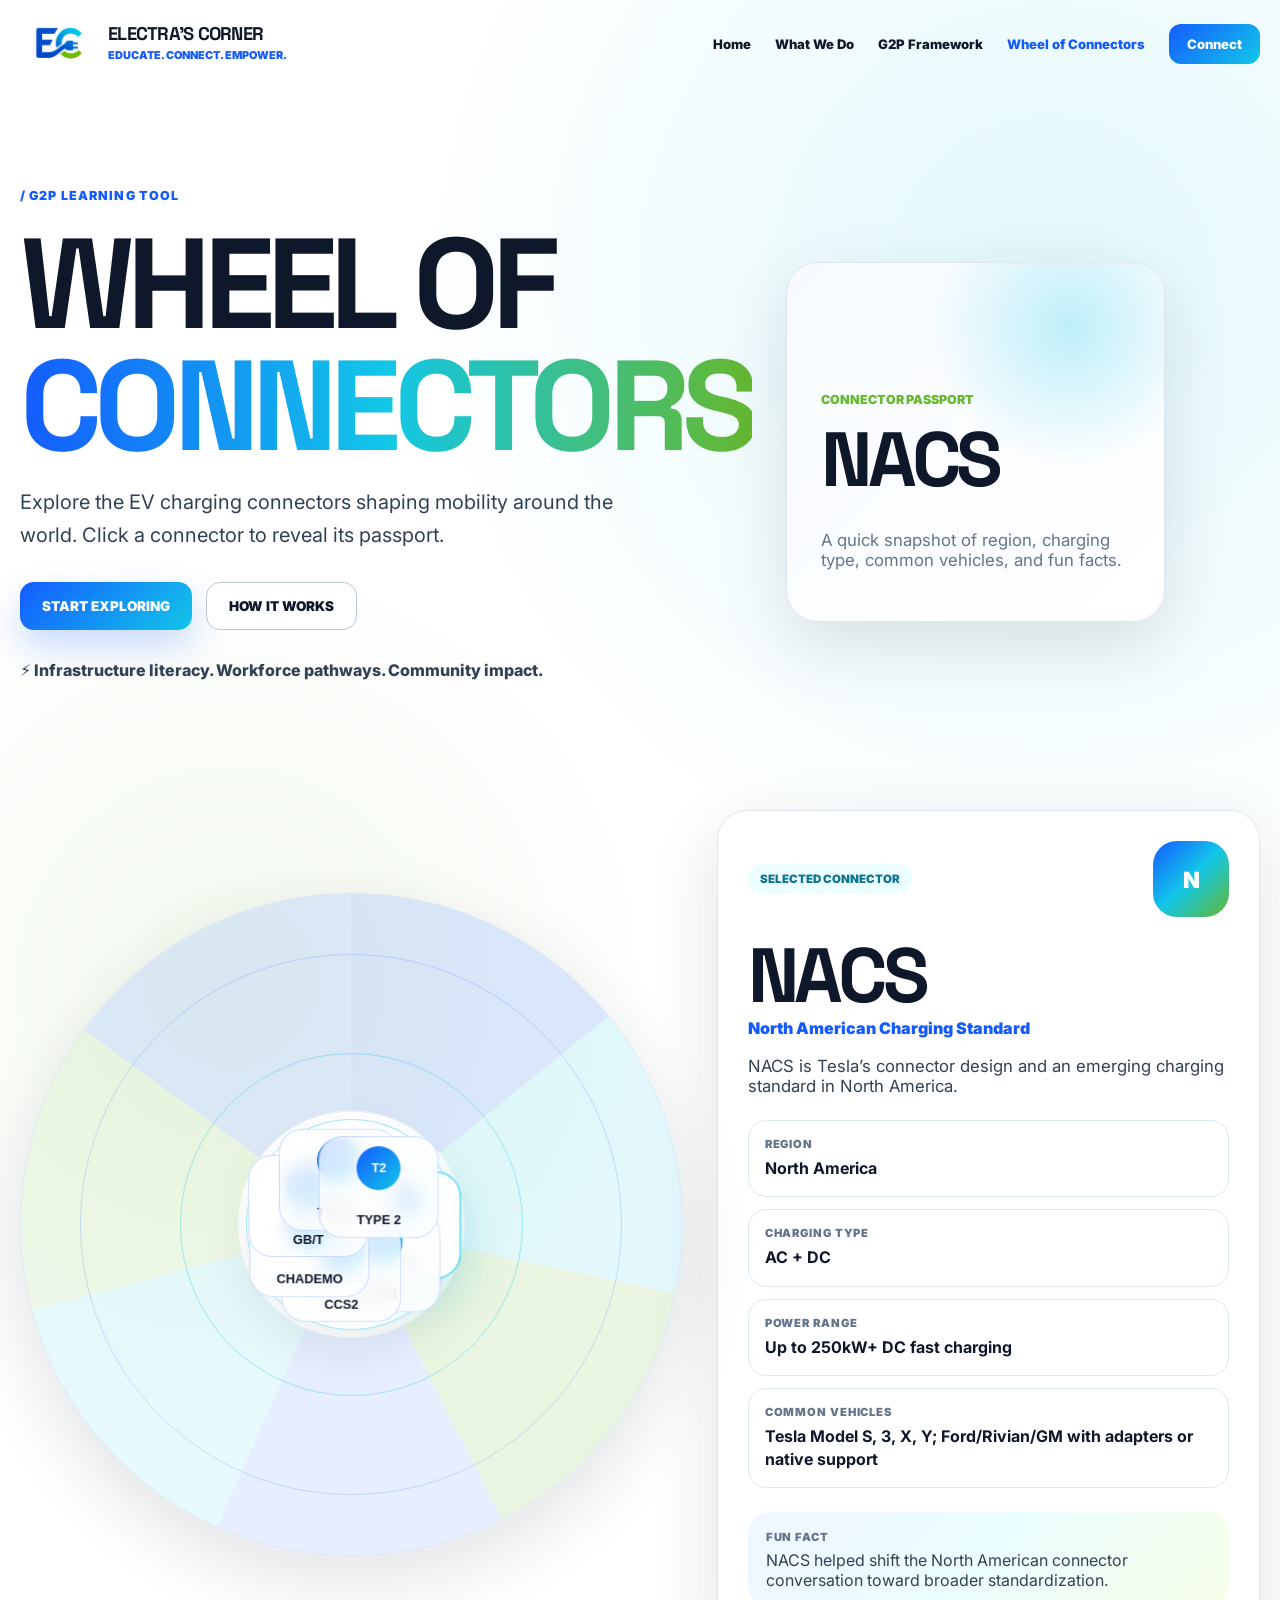
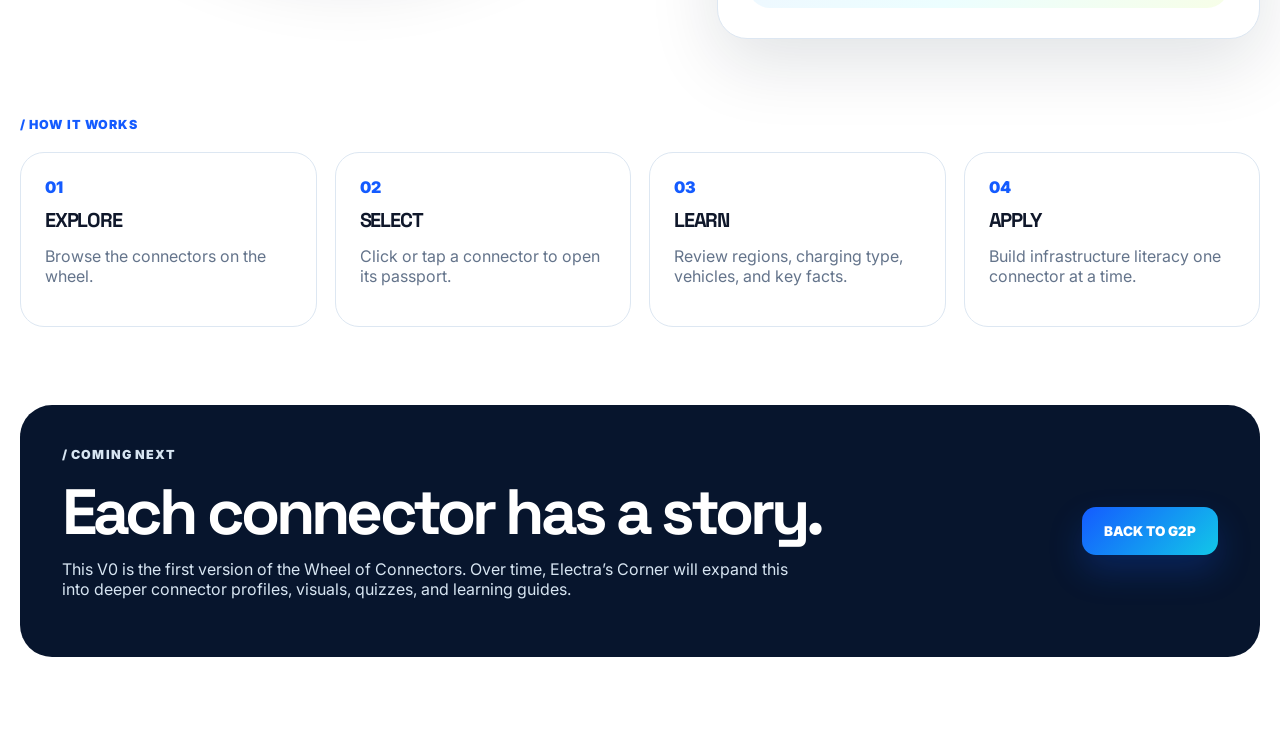
==== wheel-of-connectors.html @ f8ae1463 "Add files via upload" ====
<!DOCTYPE html>
<html lang="en">
<head>
  <meta charset="UTF-8" />
  <meta name="viewport" content="width=device-width, initial-scale=1.0" />
  <title>Wheel of Connectors | Electra’s Corner</title>
  <meta name="description" content="Explore EV charging connectors through Electra’s Corner’s interactive Wheel of Connectors learning tool." />
  <link rel="preconnect" href="https://fonts.googleapis.com">
  <link rel="preconnect" href="https://fonts.gstatic.com" crossorigin>
  <link href="https://fonts.googleapis.com/css2?family=Inter:wght@400;500;600;700;800;900&family=Space+Grotesk:wght@600;700&display=swap" rel="stylesheet">
  <link rel="stylesheet" href="woc.css" />
</head>
<body>
  <header class="woc-header">
    <a class="brand" href="index.html" aria-label="Electra’s Corner home">
      <img src="ec-logo.png" alt="Electra’s Corner logo" />
      <div>
        <strong>Electra’s Corner</strong>
        <span>Educate. Connect. Empower.</span>
      </div>
    </a>
    <nav class="woc-nav">
      <a href="index.html">Home</a>
      <a href="index.html#what">What We Do</a>
      <a href="index.html#g2p">G2P Framework</a>
      <a href="wheel-of-connectors.html" class="active">Wheel of Connectors</a>
      <a href="index.html#connect" class="nav-button">Connect</a>
    </nav>
  </header>

  <main>
    <section class="hero">
      <div class="hero-copy">
        <p class="kicker">/ G2P Learning Tool</p>
        <h1>Wheel of <span>Connectors</span></h1>
        <p>Explore the EV charging connectors shaping mobility around the world. Click a connector to reveal its passport.</p>
        <div class="hero-actions">
          <a href="#wheel" class="button primary">Start Exploring</a>
          <a href="#how-it-works" class="button secondary">How It Works</a>
        </div>
        <p class="micro">⚡ Infrastructure literacy. Workforce pathways. Community impact.</p>
      </div>
      <div class="intro-card">
        <p class="card-label">Connector Passport</p>
        <h2 id="intro-name">NACS</h2>
        <p id="intro-desc">A quick snapshot of region, charging type, common vehicles, and fun facts.</p>
      </div>
    </section>

    <section id="wheel" class="wheel-section">
      <div class="wheel-wrap" aria-label="Interactive wheel of EV connectors">
        <div class="wheel-center"><span>Click a</span><strong>connector</strong><span>to learn</span></div>
        <button class="connector active" data-connector="nacs" style="--angle: 0deg;"><span class="connector-icon">N</span><strong>NACS</strong></button>
        <button class="connector" data-connector="ccs1" style="--angle: 51deg;"><span class="connector-icon">C1</span><strong>CCS1</strong></button>
        <button class="connector" data-connector="ccs2" style="--angle: 102deg;"><span class="connector-icon">C2</span><strong>CCS2</strong></button>
        <button class="connector" data-connector="chademo" style="--angle: 153deg;"><span class="connector-icon">CH</span><strong>CHAdeMO</strong></button>
        <button class="connector" data-connector="gbt" style="--angle: 204deg;"><span class="connector-icon">GB</span><strong>GB/T</strong></button>
        <button class="connector" data-connector="j1772" style="--angle: 255deg;"><span class="connector-icon">T1</span><strong>Type 1</strong></button>
        <button class="connector" data-connector="type2" style="--angle: 306deg;"><span class="connector-icon">T2</span><strong>Type 2</strong></button>
      </div>

      <aside class="passport" aria-live="polite">
        <div class="passport-top">
          <span class="badge">Selected Connector</span>
          <div class="passport-art" id="passport-art">N</div>
        </div>
        <h2 id="connector-name">NACS</h2>
        <p class="subtitle" id="connector-fullname">North American Charging Standard</p>
        <p id="connector-summary">NACS is Tesla’s connector design and an emerging charging standard in North America.</p>
        <div class="fact-grid">
          <div><span>Region</span><strong id="connector-region">North America</strong></div>
          <div><span>Charging Type</span><strong id="connector-type">AC + DC</strong></div>
          <div><span>Power Range</span><strong id="connector-power">Up to 250kW+ DC fast charging</strong></div>
          <div><span>Common Vehicles</span><strong id="connector-vehicles">Tesla Model S, 3, X, Y; Ford/Rivian/GM with adapters or native support</strong></div>
        </div>
        <div class="fun-fact">
          <span>Fun Fact</span>
          <p id="connector-fact">NACS helped shift the North American connector conversation toward broader standardization.</p>
        </div>
      </aside>
    </section>

    <section id="how-it-works" class="how">
      <p class="kicker">/ How It Works</p>
      <div class="steps">
        <article><span>01</span><h3>Explore</h3><p>Browse the connectors on the wheel.</p></article>
        <article><span>02</span><h3>Select</h3><p>Click or tap a connector to open its passport.</p></article>
        <article><span>03</span><h3>Learn</h3><p>Review regions, charging type, vehicles, and key facts.</p></article>
        <article><span>04</span><h3>Apply</h3><p>Build infrastructure literacy one connector at a time.</p></article>
      </div>
    </section>

    <section class="guide">
      <div>
        <p class="kicker">/ Coming Next</p>
        <h2>Each connector has a story.</h2>
        <p>This V0 is the first version of the Wheel of Connectors. Over time, Electra’s Corner will expand this into deeper connector profiles, visuals, quizzes, and learning guides.</p>
      </div>
      <a href="index.html#g2p" class="button primary">Back to G2P</a>
    </section>
  </main>

  <script src="woc.js"></script>
</body>
</html>
---- woc.css ----
:root{--navy:#07152D;--ink:#0F172A;--blue:#145BFF;--cyan:#12C7E8;--green:#65B82F;--soft:#F7FBFF;--line:#DDE7F2;--muted:#64748B;--white:#fff;--shadow:0 24px 70px rgba(7,21,45,.12)}*{box-sizing:border-box}html{scroll-behavior:smooth}body{margin:0;font-family:Inter,system-ui,sans-serif;color:var(--ink);background:radial-gradient(circle at 82% 12%,rgba(18,199,232,.12),transparent 28%),radial-gradient(circle at 18% 42%,rgba(101,184,47,.08),transparent 26%),var(--white)}a{text-decoration:none;color:inherit}.woc-header{width:min(1240px,calc(100% - 36px));margin:0 auto;min-height:88px;display:flex;align-items:center;justify-content:space-between}.brand{display:flex;align-items:center;gap:12px}.brand img{width:76px;display:block}.brand strong{display:block;font-family:'Space Grotesk',sans-serif;text-transform:uppercase;line-height:.92;letter-spacing:-.04em;font-size:1.15rem}.brand span{display:block;margin-top:5px;font-size:.68rem;font-weight:900;text-transform:uppercase;color:var(--blue)}.woc-nav{display:flex;gap:24px;align-items:center;font-size:.82rem;font-weight:850}.woc-nav .active{color:var(--blue)}.nav-button{background:linear-gradient(135deg,var(--blue),var(--cyan));color:white;padding:12px 18px;border-radius:12px}.hero{width:min(1240px,calc(100% - 36px));margin:36px auto 50px;display:grid;grid-template-columns:1.1fr .8fr;gap:34px;align-items:stretch}.hero-copy{padding:64px 0}.kicker{margin:0 0 20px;color:var(--blue);text-transform:uppercase;letter-spacing:.09em;font-weight:900;font-size:.78rem}h1,h2,h3{font-family:'Space Grotesk',sans-serif;letter-spacing:-.06em;line-height:.95}h1{margin:0;max-width:780px;font-size:clamp(4rem,10vw,8.2rem);text-transform:uppercase}h1 span{display:block;background:linear-gradient(90deg,var(--blue),var(--cyan),var(--green));-webkit-background-clip:text;color:transparent}.hero-copy>p:not(.kicker):not(.micro){max-width:650px;color:#334155;font-size:1.25rem;line-height:1.65}.hero-actions{display:flex;gap:14px;flex-wrap:wrap;margin:30px 0}.button{display:inline-flex;align-items:center;justify-content:center;min-height:48px;padding:0 22px;border-radius:14px;font-size:.84rem;font-weight:900;text-transform:uppercase}.primary{background:linear-gradient(135deg,var(--blue),var(--cyan));color:#fff;box-shadow:0 16px 34px rgba(20,91,255,.22)}.secondary{background:white;border:1px solid #BAC7D8}.micro{margin-top:28px;color:#334155;font-weight:800}.intro-card{align-self:center;min-height:360px;border-radius:32px;padding:34px;display:flex;flex-direction:column;justify-content:flex-end;background:radial-gradient(circle at 75% 18%,rgba(18,199,232,.26),transparent 34%),linear-gradient(135deg,#F7FBFF,#fff);border:1px solid var(--line);box-shadow:var(--shadow)}.card-label{margin:0 0 16px;color:var(--green);font-weight:900;text-transform:uppercase;font-size:.78rem}.intro-card h2{font-size:clamp(3rem,6vw,5.4rem);margin:0 0 18px}.intro-card p:last-child{max-width:420px;font-size:1.05rem;color:var(--muted)}.wheel-section{width:min(1240px,calc(100% - 36px));margin:0 auto 78px;display:grid;grid-template-columns:minmax(380px,1fr) minmax(360px,.82fr);gap:34px;align-items:center}.wheel-wrap{position:relative;width:min(680px,100%);aspect-ratio:1;margin:0 auto;border-radius:50%;background:radial-gradient(circle at center,white 0 24%,transparent 24.5%),conic-gradient(rgba(20,91,255,.14) 0deg 51deg,rgba(18,199,232,.12) 51deg 102deg,rgba(101,184,47,.14) 102deg 153deg,rgba(20,91,255,.10) 153deg 204deg,rgba(18,199,232,.10) 204deg 255deg,rgba(101,184,47,.10) 255deg 306deg,rgba(20,91,255,.12) 306deg 360deg);border:1px solid var(--line);box-shadow:var(--shadow)}.wheel-wrap::before,.wheel-wrap::after{content:'';position:absolute;inset:9%;border-radius:50%;border:1px solid rgba(20,91,255,.18)}.wheel-wrap::after{inset:24%;border-color:rgba(18,199,232,.35)}.wheel-center{position:absolute;inset:34%;border-radius:50%;background:#fff;border:1px solid rgba(18,199,232,.4);display:grid;place-items:center;text-align:center;z-index:3;box-shadow:0 18px 50px rgba(7,21,45,.08)}.wheel-center span,.wheel-center strong{display:block;text-transform:uppercase;font-weight:900}.wheel-center strong{color:var(--blue)}.connector{--radius:39%;position:absolute;left:50%;top:50%;transform:rotate(var(--angle)) translate(var(--radius)) rotate(calc(-1 * var(--angle))) translate(-50%,-50%);width:120px;min-height:102px;border:1px solid rgba(20,91,255,.2);background:rgba(255,255,255,.78);backdrop-filter:blur(10px);border-radius:24px;cursor:pointer;display:grid;place-items:center;gap:6px;color:var(--ink);transition:.22s;z-index:4}.connector:hover,.connector.active{border-color:var(--cyan);box-shadow:0 18px 45px rgba(18,199,232,.22);transform:rotate(var(--angle)) translate(var(--radius)) rotate(calc(-1 * var(--angle))) translate(-50%,-50%) scale(1.05)}.connector-icon{width:44px;height:44px;border-radius:999px;display:grid;place-items:center;background:linear-gradient(135deg,var(--blue),var(--cyan));color:#fff;font-weight:900;font-size:.78rem}.connector strong{font-size:.8rem;text-transform:uppercase}.passport{border-radius:30px;background:#fff;border:1px solid var(--line);box-shadow:var(--shadow);padding:30px}.passport-top{display:flex;justify-content:space-between;align-items:center;gap:18px}.badge{background:#ECFEFF;color:#0E7490;padding:8px 12px;border-radius:999px;font-size:.72rem;text-transform:uppercase;font-weight:900}.passport-art{width:76px;height:76px;border-radius:24px;background:linear-gradient(135deg,var(--blue),var(--cyan),var(--green));color:#fff;display:grid;place-items:center;font-weight:950;font-size:1.4rem}.passport h2{font-size:clamp(3rem,6vw,5.2rem);margin:22px 0 0}.subtitle{margin:6px 0 18px;color:var(--blue);font-weight:900;font-size:1rem}#connector-summary{color:#334155;font-size:1.05rem}.fact-grid{display:grid;gap:12px;margin:24px 0}.fact-grid div{border:1px solid var(--line);border-radius:18px;padding:16px}.fact-grid span,.fun-fact span{display:block;color:var(--muted);text-transform:uppercase;font-size:.7rem;font-weight:900;letter-spacing:.08em;margin-bottom:6px}.fact-grid strong{display:block;line-height:1.45}.fun-fact{background:linear-gradient(135deg,#EFF6FF,#ECFEFF,#F7FEE7);border-radius:22px;padding:18px}.fun-fact p{margin:0;color:#334155}.how,.guide{width:min(1240px,calc(100% - 36px));margin:0 auto 78px}.steps{display:grid;grid-template-columns:repeat(4,1fr);gap:18px}.steps article{border:1px solid var(--line);background:#fff;border-radius:24px;padding:24px}.steps span{color:var(--blue);font-weight:900}.steps h3{text-transform:uppercase;margin:14px 0 10px;font-size:1.25rem}.steps p{color:var(--muted)}.guide{display:flex;justify-content:space-between;align-items:center;gap:28px;background:var(--navy);color:#fff;border-radius:32px;padding:42px}.guide h2{font-size:clamp(2.4rem,5vw,4.6rem);margin:0 0 16px}.guide p{max-width:730px;color:#D7E5F2}@media(max-width:980px){.woc-nav{display:none}.hero,.wheel-section,.guide{grid-template-columns:1fr}.hero-copy{padding:44px 0 22px}.intro-card{min-height:240px}.steps{grid-template-columns:1fr}.guide{display:grid}}@media(max-width:620px){.woc-header,.hero,.wheel-section,.how,.guide{width:min(100% - 28px,1240px)}.brand img{width:62px}.brand strong{font-size:.96rem}h1{font-size:3.4rem}.hero-copy>p:not(.kicker):not(.micro){font-size:1.05rem}.connector{--radius:38%;width:84px;min-height:78px;border-radius:18px}.connector-icon{width:34px;height:34px;font-size:.68rem}.connector strong{font-size:.64rem}.wheel-center{inset:31%;font-size:.78rem}.passport{padding:22px}.passport-art{width:62px;height:62px}}
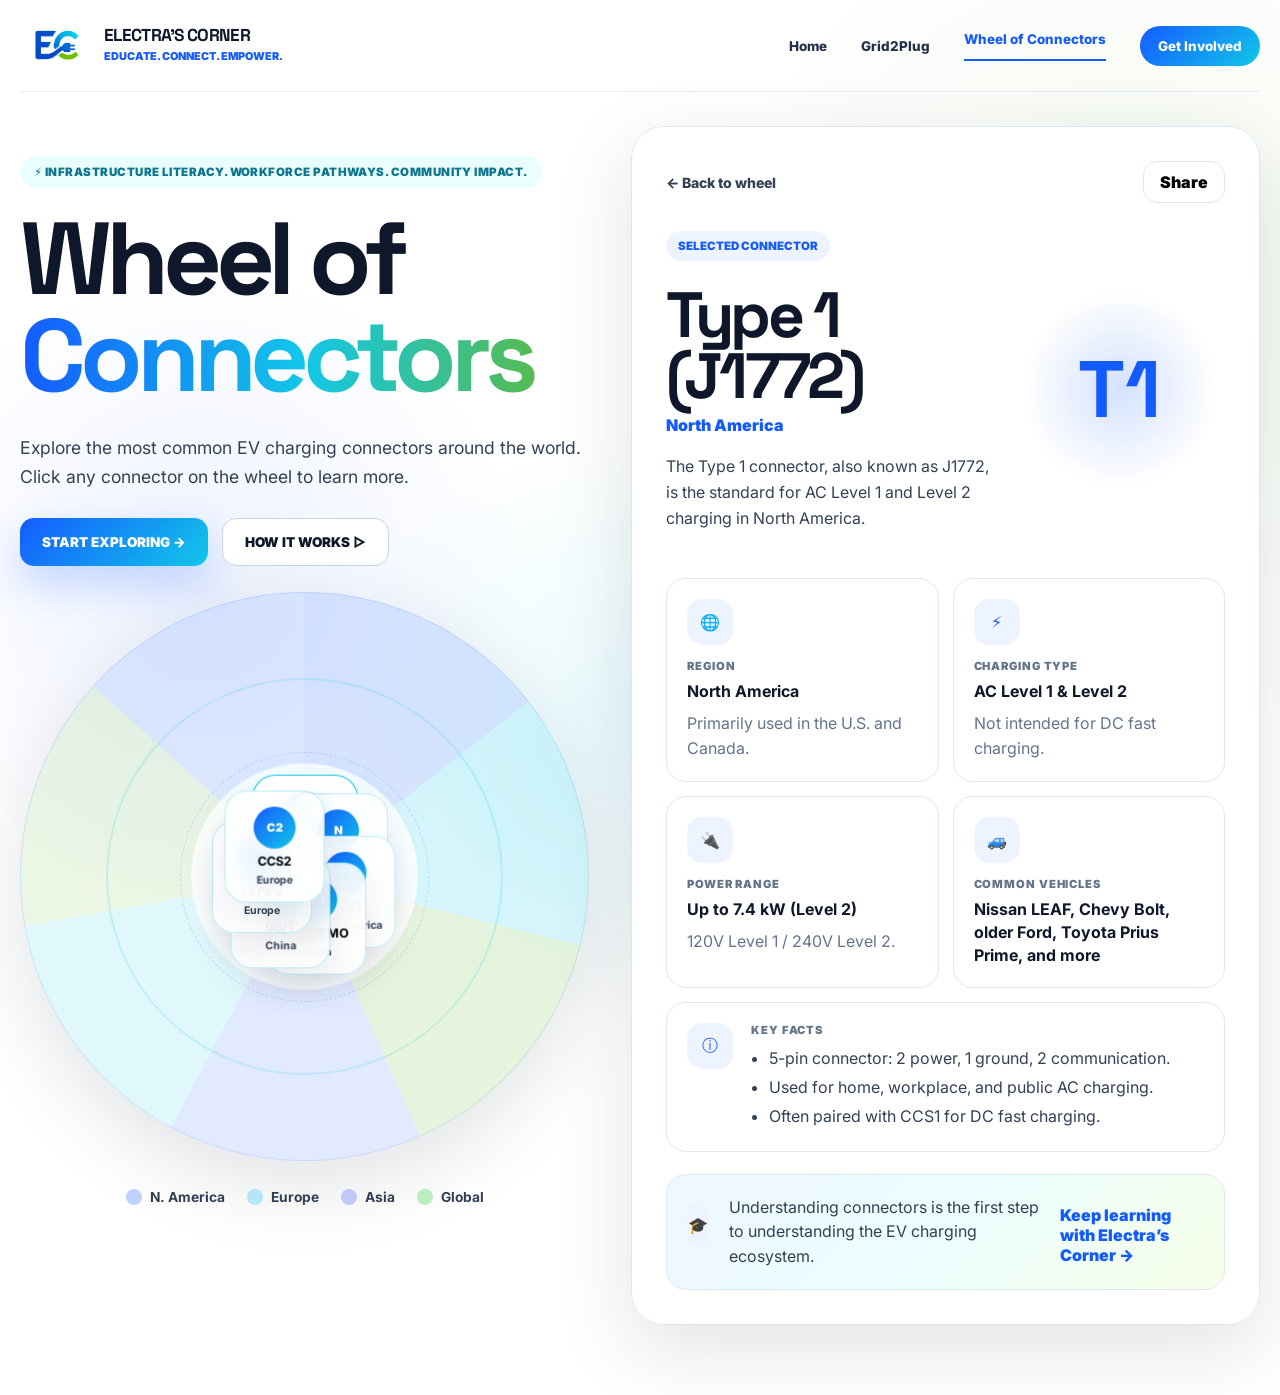
==== commit ad336077: "Add files via upload" ====
--- a/wheel-of-connectors.html
+++ b/wheel-of-connectors.html
@@ -19,85 +19,152 @@
         <span>Educate. Connect. Empower.</span>
       </div>
     </a>
+
     <nav class="woc-nav">
       <a href="index.html">Home</a>
-      <a href="index.html#what">What We Do</a>
-      <a href="index.html#g2p">G2P Framework</a>
+      <a href="index.html#g2p">Grid2Plug</a>
       <a href="wheel-of-connectors.html" class="active">Wheel of Connectors</a>
-      <a href="index.html#connect" class="nav-button">Connect</a>
+      <a href="index.html#connect" class="nav-button">Get Involved</a>
     </nav>
   </header>
 
-  <main>
-    <section class="hero">
-      <div class="hero-copy">
-        <p class="kicker">/ G2P Learning Tool</p>
-        <h1>Wheel of <span>Connectors</span></h1>
-        <p>Explore the EV charging connectors shaping mobility around the world. Click a connector to reveal its passport.</p>
-        <div class="hero-actions">
-          <a href="#wheel" class="button primary">Start Exploring</a>
-          <a href="#how-it-works" class="button secondary">How It Works</a>
+  <main class="page-shell">
+    <section class="left-panel">
+      <p class="tag">⚡ Infrastructure literacy. Workforce pathways. Community impact.</p>
+      <h1>Wheel of <span>Connectors</span></h1>
+      <p class="intro">
+        Explore the most common EV charging connectors around the world.
+        Click any connector on the wheel to learn more.
+      </p>
+
+      <div class="actions">
+        <a href="#wheel" class="button primary">Start Exploring →</a>
+        <a href="#how" class="button secondary">How It Works ▷</a>
+      </div>
+
+      <div id="wheel" class="wheel-card">
+        <div class="wheel">
+          <div class="center-logo">
+            <img src="ec-logo.png" alt="" />
+          </div>
+
+          <button class="node active" data-connector="j1772" style="--angle: 270deg;">
+            <span>T1</span>
+            <strong>Type 1</strong>
+            <small>North America</small>
+          </button>
+
+          <button class="node" data-connector="nacs" style="--angle: 320deg;">
+            <span>N</span>
+            <strong>NACS</strong>
+            <small>North America</small>
+          </button>
+
+          <button class="node" data-connector="ccs1" style="--angle: 20deg;">
+            <span>C1</span>
+            <strong>CCS1</strong>
+            <small>North America</small>
+          </button>
+
+          <button class="node" data-connector="chademo" style="--angle: 75deg;">
+            <span>CH</span>
+            <strong>CHAdeMO</strong>
+            <small>Japan</small>
+          </button>
+
+          <button class="node" data-connector="gbt" style="--angle: 125deg;">
+            <span>GB</span>
+            <strong>GB/T</strong>
+            <small>China</small>
+          </button>
+
+          <button class="node" data-connector="type2" style="--angle: 180deg;">
+            <span>T2</span>
+            <strong>Type 2</strong>
+            <small>Europe</small>
+          </button>
+
+          <button class="node" data-connector="ccs2" style="--angle: 225deg;">
+            <span>C2</span>
+            <strong>CCS2</strong>
+            <small>Europe</small>
+          </button>
         </div>
-        <p class="micro">⚡ Infrastructure literacy. Workforce pathways. Community impact.</p>
-      </div>
-      <div class="intro-card">
-        <p class="card-label">Connector Passport</p>
-        <h2 id="intro-name">NACS</h2>
-        <p id="intro-desc">A quick snapshot of region, charging type, common vehicles, and fun facts.</p>
+
+        <div class="legend">
+          <span><i class="north"></i>N. America</span>
+          <span><i class="europe"></i>Europe</span>
+          <span><i class="asia"></i>Asia</span>
+          <span><i class="global"></i>Global</span>
+        </div>
       </div>
     </section>
 
-    <section id="wheel" class="wheel-section">
-      <div class="wheel-wrap" aria-label="Interactive wheel of EV connectors">
-        <div class="wheel-center"><span>Click a</span><strong>connector</strong><span>to learn</span></div>
-        <button class="connector active" data-connector="nacs" style="--angle: 0deg;"><span class="connector-icon">N</span><strong>NACS</strong></button>
-        <button class="connector" data-connector="ccs1" style="--angle: 51deg;"><span class="connector-icon">C1</span><strong>CCS1</strong></button>
-        <button class="connector" data-connector="ccs2" style="--angle: 102deg;"><span class="connector-icon">C2</span><strong>CCS2</strong></button>
-        <button class="connector" data-connector="chademo" style="--angle: 153deg;"><span class="connector-icon">CH</span><strong>CHAdeMO</strong></button>
-        <button class="connector" data-connector="gbt" style="--angle: 204deg;"><span class="connector-icon">GB</span><strong>GB/T</strong></button>
-        <button class="connector" data-connector="j1772" style="--angle: 255deg;"><span class="connector-icon">T1</span><strong>Type 1</strong></button>
-        <button class="connector" data-connector="type2" style="--angle: 306deg;"><span class="connector-icon">T2</span><strong>Type 2</strong></button>
+    <aside class="detail-card" aria-live="polite">
+      <div class="detail-top">
+        <a href="#wheel" class="back">← Back to wheel</a>
+        <button class="share" type="button">Share</button>
       </div>
 
-      <aside class="passport" aria-live="polite">
-        <div class="passport-top">
-          <span class="badge">Selected Connector</span>
-          <div class="passport-art" id="passport-art">N</div>
+      <div class="connector-hero">
+        <div>
+          <span class="pill">Selected Connector</span>
+          <h2 id="name">Type 1 (J1772)</h2>
+          <p class="region" id="region-main">North America</p>
+          <p class="summary" id="summary">
+            The Type 1 connector, also known as J1772, is the standard for AC Level 1 and Level 2 charging in North America.
+          </p>
         </div>
-        <h2 id="connector-name">NACS</h2>
-        <p class="subtitle" id="connector-fullname">North American Charging Standard</p>
-        <p id="connector-summary">NACS is Tesla’s connector design and an emerging charging standard in North America.</p>
-        <div class="fact-grid">
-          <div><span>Region</span><strong id="connector-region">North America</strong></div>
-          <div><span>Charging Type</span><strong id="connector-type">AC + DC</strong></div>
-          <div><span>Power Range</span><strong id="connector-power">Up to 250kW+ DC fast charging</strong></div>
-          <div><span>Common Vehicles</span><strong id="connector-vehicles">Tesla Model S, 3, X, Y; Ford/Rivian/GM with adapters or native support</strong></div>
+        <div class="connector-visual" id="visual">T1</div>
+      </div>
+
+      <div class="info-grid">
+        <article>
+          <div class="icon">🌐</div>
+          <span>Region</span>
+          <strong id="region">North America</strong>
+          <p id="region-note">Primarily used in the U.S. and Canada.</p>
+        </article>
+
+        <article>
+          <div class="icon">⚡</div>
+          <span>Charging Type</span>
+          <strong id="type">AC Level 1 & Level 2</strong>
+          <p id="type-note">Not intended for DC fast charging.</p>
+        </article>
+
+        <article>
+          <div class="icon">🔌</div>
+          <span>Power Range</span>
+          <strong id="power">Up to 7.4 kW (Level 2)</strong>
+          <p id="power-note">120V Level 1 / 240V Level 2.</p>
+        </article>
+
+        <article>
+          <div class="icon">🚙</div>
+          <span>Common Vehicles</span>
+          <strong id="vehicles">Nissan LEAF, Chevy Bolt, older Ford, Toyota Prius Prime, and more</strong>
+        </article>
+      </div>
+
+      <div class="key-facts">
+        <div class="icon">ⓘ</div>
+        <div>
+          <span>Key Facts</span>
+          <ul id="facts">
+            <li>5-pin connector: 2 power, 1 ground, 2 communication.</li>
+            <li>Used for home, workplace, and public AC charging.</li>
+            <li>Often paired with CCS1 for DC fast charging.</li>
+          </ul>
         </div>
-        <div class="fun-fact">
-          <span>Fun Fact</span>
-          <p id="connector-fact">NACS helped shift the North American connector conversation toward broader standardization.</p>
-        </div>
-      </aside>
-    </section>
+      </div>
 
-    <section id="how-it-works" class="how">
-      <p class="kicker">/ How It Works</p>
-      <div class="steps">
-        <article><span>01</span><h3>Explore</h3><p>Browse the connectors on the wheel.</p></article>
-        <article><span>02</span><h3>Select</h3><p>Click or tap a connector to open its passport.</p></article>
-        <article><span>03</span><h3>Learn</h3><p>Review regions, charging type, vehicles, and key facts.</p></article>
-        <article><span>04</span><h3>Apply</h3><p>Build infrastructure literacy one connector at a time.</p></article>
+      <div id="how" class="learn-more">
+        <div class="icon">🎓</div>
+        <p>Understanding connectors is the first step to understanding the EV charging ecosystem.</p>
+        <a href="index.html#g2p">Keep learning with Electra’s Corner →</a>
       </div>
-    </section>
-
-    <section class="guide">
-      <div>
-        <p class="kicker">/ Coming Next</p>
-        <h2>Each connector has a story.</h2>
-        <p>This V0 is the first version of the Wheel of Connectors. Over time, Electra’s Corner will expand this into deeper connector profiles, visuals, quizzes, and learning guides.</p>
-      </div>
-      <a href="index.html#g2p" class="button primary">Back to G2P</a>
-    </section>
+    </aside>
   </main>
 
   <script src="woc.js"></script>
--- a/woc.css
+++ b/woc.css
@@ -1 +1,373 @@
-:root{--navy:#07152D;--ink:#0F172A;--blue:#145BFF;--cyan:#12C7E8;--green:#65B82F;--soft:#F7FBFF;--line:#DDE7F2;--muted:#64748B;--white:#fff;--shadow:0 24px 70px rgba(7,21,45,.12)}*{box-sizing:border-box}html{scroll-behavior:smooth}body{margin:0;font-family:Inter,system-ui,sans-serif;color:var(--ink);background:radial-gradient(circle at 82% 12%,rgba(18,199,232,.12),transparent 28%),radial-gradient(circle at 18% 42%,rgba(101,184,47,.08),transparent 26%),var(--white)}a{text-decoration:none;color:inherit}.woc-header{width:min(1240px,calc(100% - 36px));margin:0 auto;min-height:88px;display:flex;align-items:center;justify-content:space-between}.brand{display:flex;align-items:center;gap:12px}.brand img{width:76px;display:block}.brand strong{display:block;font-family:'Space Grotesk',sans-serif;text-transform:uppercase;line-height:.92;letter-spacing:-.04em;font-size:1.15rem}.brand span{display:block;margin-top:5px;font-size:.68rem;font-weight:900;text-transform:uppercase;color:var(--blue)}.woc-nav{display:flex;gap:24px;align-items:center;font-size:.82rem;font-weight:850}.woc-nav .active{color:var(--blue)}.nav-button{background:linear-gradient(135deg,var(--blue),var(--cyan));color:white;padding:12px 18px;border-radius:12px}.hero{width:min(1240px,calc(100% - 36px));margin:36px auto 50px;display:grid;grid-template-columns:1.1fr .8fr;gap:34px;align-items:stretch}.hero-copy{padding:64px 0}.kicker{margin:0 0 20px;color:var(--blue);text-transform:uppercase;letter-spacing:.09em;font-weight:900;font-size:.78rem}h1,h2,h3{font-family:'Space Grotesk',sans-serif;letter-spacing:-.06em;line-height:.95}h1{margin:0;max-width:780px;font-size:clamp(4rem,10vw,8.2rem);text-transform:uppercase}h1 span{display:block;background:linear-gradient(90deg,var(--blue),var(--cyan),var(--green));-webkit-background-clip:text;color:transparent}.hero-copy>p:not(.kicker):not(.micro){max-width:650px;color:#334155;font-size:1.25rem;line-height:1.65}.hero-actions{display:flex;gap:14px;flex-wrap:wrap;margin:30px 0}.button{display:inline-flex;align-items:center;justify-content:center;min-height:48px;padding:0 22px;border-radius:14px;font-size:.84rem;font-weight:900;text-transform:uppercase}.primary{background:linear-gradient(135deg,var(--blue),var(--cyan));color:#fff;box-shadow:0 16px 34px rgba(20,91,255,.22)}.secondary{background:white;border:1px solid #BAC7D8}.micro{margin-top:28px;color:#334155;font-weight:800}.intro-card{align-self:center;min-height:360px;border-radius:32px;padding:34px;display:flex;flex-direction:column;justify-content:flex-end;background:radial-gradient(circle at 75% 18%,rgba(18,199,232,.26),transparent 34%),linear-gradient(135deg,#F7FBFF,#fff);border:1px solid var(--line);box-shadow:var(--shadow)}.card-label{margin:0 0 16px;color:var(--green);font-weight:900;text-transform:uppercase;font-size:.78rem}.intro-card h2{font-size:clamp(3rem,6vw,5.4rem);margin:0 0 18px}.intro-card p:last-child{max-width:420px;font-size:1.05rem;color:var(--muted)}.wheel-section{width:min(1240px,calc(100% - 36px));margin:0 auto 78px;display:grid;grid-template-columns:minmax(380px,1fr) minmax(360px,.82fr);gap:34px;align-items:center}.wheel-wrap{position:relative;width:min(680px,100%);aspect-ratio:1;margin:0 auto;border-radius:50%;background:radial-gradient(circle at center,white 0 24%,transparent 24.5%),conic-gradient(rgba(20,91,255,.14) 0deg 51deg,rgba(18,199,232,.12) 51deg 102deg,rgba(101,184,47,.14) 102deg 153deg,rgba(20,91,255,.10) 153deg 204deg,rgba(18,199,232,.10) 204deg 255deg,rgba(101,184,47,.10) 255deg 306deg,rgba(20,91,255,.12) 306deg 360deg);border:1px solid var(--line);box-shadow:var(--shadow)}.wheel-wrap::before,.wheel-wrap::after{content:'';position:absolute;inset:9%;border-radius:50%;border:1px solid rgba(20,91,255,.18)}.wheel-wrap::after{inset:24%;border-color:rgba(18,199,232,.35)}.wheel-center{position:absolute;inset:34%;border-radius:50%;background:#fff;border:1px solid rgba(18,199,232,.4);display:grid;place-items:center;text-align:center;z-index:3;box-shadow:0 18px 50px rgba(7,21,45,.08)}.wheel-center span,.wheel-center strong{display:block;text-transform:uppercase;font-weight:900}.wheel-center strong{color:var(--blue)}.connector{--radius:39%;position:absolute;left:50%;top:50%;transform:rotate(var(--angle)) translate(var(--radius)) rotate(calc(-1 * var(--angle))) translate(-50%,-50%);width:120px;min-height:102px;border:1px solid rgba(20,91,255,.2);background:rgba(255,255,255,.78);backdrop-filter:blur(10px);border-radius:24px;cursor:pointer;display:grid;place-items:center;gap:6px;color:var(--ink);transition:.22s;z-index:4}.connector:hover,.connector.active{border-color:var(--cyan);box-shadow:0 18px 45px rgba(18,199,232,.22);transform:rotate(var(--angle)) translate(var(--radius)) rotate(calc(-1 * var(--angle))) translate(-50%,-50%) scale(1.05)}.connector-icon{width:44px;height:44px;border-radius:999px;display:grid;place-items:center;background:linear-gradient(135deg,var(--blue),var(--cyan));color:#fff;font-weight:900;font-size:.78rem}.connector strong{font-size:.8rem;text-transform:uppercase}.passport{border-radius:30px;background:#fff;border:1px solid var(--line);box-shadow:var(--shadow);padding:30px}.passport-top{display:flex;justify-content:space-between;align-items:center;gap:18px}.badge{background:#ECFEFF;color:#0E7490;padding:8px 12px;border-radius:999px;font-size:.72rem;text-transform:uppercase;font-weight:900}.passport-art{width:76px;height:76px;border-radius:24px;background:linear-gradient(135deg,var(--blue),var(--cyan),var(--green));color:#fff;display:grid;place-items:center;font-weight:950;font-size:1.4rem}.passport h2{font-size:clamp(3rem,6vw,5.2rem);margin:22px 0 0}.subtitle{margin:6px 0 18px;color:var(--blue);font-weight:900;font-size:1rem}#connector-summary{color:#334155;font-size:1.05rem}.fact-grid{display:grid;gap:12px;margin:24px 0}.fact-grid div{border:1px solid var(--line);border-radius:18px;padding:16px}.fact-grid span,.fun-fact span{display:block;color:var(--muted);text-transform:uppercase;font-size:.7rem;font-weight:900;letter-spacing:.08em;margin-bottom:6px}.fact-grid strong{display:block;line-height:1.45}.fun-fact{background:linear-gradient(135deg,#EFF6FF,#ECFEFF,#F7FEE7);border-radius:22px;padding:18px}.fun-fact p{margin:0;color:#334155}.how,.guide{width:min(1240px,calc(100% - 36px));margin:0 auto 78px}.steps{display:grid;grid-template-columns:repeat(4,1fr);gap:18px}.steps article{border:1px solid var(--line);background:#fff;border-radius:24px;padding:24px}.steps span{color:var(--blue);font-weight:900}.steps h3{text-transform:uppercase;margin:14px 0 10px;font-size:1.25rem}.steps p{color:var(--muted)}.guide{display:flex;justify-content:space-between;align-items:center;gap:28px;background:var(--navy);color:#fff;border-radius:32px;padding:42px}.guide h2{font-size:clamp(2.4rem,5vw,4.6rem);margin:0 0 16px}.guide p{max-width:730px;color:#D7E5F2}@media(max-width:980px){.woc-nav{display:none}.hero,.wheel-section,.guide{grid-template-columns:1fr}.hero-copy{padding:44px 0 22px}.intro-card{min-height:240px}.steps{grid-template-columns:1fr}.guide{display:grid}}@media(max-width:620px){.woc-header,.hero,.wheel-section,.how,.guide{width:min(100% - 28px,1240px)}.brand img{width:62px}.brand strong{font-size:.96rem}h1{font-size:3.4rem}.hero-copy>p:not(.kicker):not(.micro){font-size:1.05rem}.connector{--radius:38%;width:84px;min-height:78px;border-radius:18px}.connector-icon{width:34px;height:34px;font-size:.68rem}.connector strong{font-size:.64rem}.wheel-center{inset:31%;font-size:.78rem}.passport{padding:22px}.passport-art{width:62px;height:62px}}+:root{
+  --navy:#07152D;
+  --ink:#0F172A;
+  --muted:#64748B;
+  --blue:#145BFF;
+  --cyan:#12C7E8;
+  --green:#65B82F;
+  --soft:#F7FBFF;
+  --line:#DDE7F2;
+  --white:#FFFFFF;
+  --shadow:0 24px 80px rgba(7,21,45,.12);
+}
+
+*{box-sizing:border-box}
+html{scroll-behavior:smooth}
+body{
+  margin:0;
+  font-family:Inter,system-ui,sans-serif;
+  color:var(--ink);
+  background:
+    radial-gradient(circle at 16% 42%, rgba(20,91,255,.08), transparent 24%),
+    radial-gradient(circle at 48% 52%, rgba(18,199,232,.09), transparent 30%),
+    radial-gradient(circle at 88% 22%, rgba(101,184,47,.08), transparent 28%),
+    #fff;
+}
+
+a{text-decoration:none;color:inherit}
+button{font:inherit}
+
+.woc-header{
+  width:min(1320px,calc(100% - 40px));
+  min-height:92px;
+  margin:0 auto;
+  display:flex;
+  align-items:center;
+  justify-content:space-between;
+  border-bottom:1px solid rgba(221,231,242,.7);
+}
+
+.brand{display:flex;align-items:center;gap:12px}
+.brand img{width:72px}
+.brand strong{
+  display:block;
+  font-family:'Space Grotesk',sans-serif;
+  text-transform:uppercase;
+  line-height:.92;
+  letter-spacing:-.04em;
+  font-size:1.08rem;
+}
+.brand span{
+  display:block;
+  margin-top:5px;
+  font-size:.68rem;
+  font-weight:900;
+  text-transform:uppercase;
+  color:var(--blue);
+}
+
+.woc-nav{display:flex;align-items:center;gap:34px;font-size:.84rem;font-weight:800}
+.woc-nav a{color:#23304A}
+.woc-nav .active{color:var(--blue);border-bottom:2px solid var(--blue);padding-bottom:12px}
+.nav-button{
+  border:none!important;
+  padding:12px 18px!important;
+  border-radius:999px;
+  color:#fff!important;
+  background:linear-gradient(135deg,var(--blue),var(--cyan));
+}
+
+.page-shell{
+  width:min(1320px,calc(100% - 40px));
+  margin:34px auto 70px;
+  display:grid;
+  grid-template-columns:.95fr 1.05fr;
+  gap:42px;
+  align-items:start;
+}
+
+.left-panel{padding:30px 0 0}
+.tag{
+  display:inline-flex;
+  margin:0 0 22px;
+  padding:9px 14px;
+  border-radius:999px;
+  background:#E9FFFD;
+  color:#0E7490;
+  text-transform:uppercase;
+  font-size:.72rem;
+  font-weight:900;
+  letter-spacing:.04em;
+}
+
+h1,h2,h3{
+  font-family:'Space Grotesk',sans-serif;
+  letter-spacing:-.06em;
+  line-height:.95;
+}
+
+h1{
+  margin:0;
+  font-size:clamp(4.2rem,8vw,7.4rem);
+}
+h1 span{
+  display:block;
+  background:linear-gradient(90deg,var(--blue),var(--cyan),var(--green));
+  -webkit-background-clip:text;
+  color:transparent;
+}
+
+.intro{
+  max-width:620px;
+  margin:28px 0 26px;
+  color:#334155;
+  font-size:1.1rem;
+  line-height:1.7;
+}
+
+.actions{display:flex;gap:14px;flex-wrap:wrap;margin-bottom:26px}
+.button{
+  display:inline-flex;
+  align-items:center;
+  justify-content:center;
+  min-height:48px;
+  padding:0 22px;
+  border-radius:14px;
+  font-size:.84rem;
+  font-weight:900;
+  text-transform:uppercase;
+}
+.primary{
+  background:linear-gradient(135deg,var(--blue),var(--cyan));
+  color:white;
+  box-shadow:0 18px 40px rgba(20,91,255,.22);
+}
+.secondary{background:white;border:1px solid #C7D4E5}
+
+.wheel-card{margin-top:22px}
+.wheel{
+  position:relative;
+  width:min(570px,100%);
+  aspect-ratio:1;
+  border-radius:50%;
+  margin:0 auto;
+  background:
+    radial-gradient(circle at center,#fff 0 18%,rgba(255,255,255,.85) 18.5% 28%,transparent 28.5%),
+    conic-gradient(
+      rgba(20,91,255,.15) 0deg 52deg,
+      rgba(18,199,232,.16) 52deg 104deg,
+      rgba(101,184,47,.16) 104deg 156deg,
+      rgba(20,91,255,.13) 156deg 208deg,
+      rgba(18,199,232,.13) 208deg 260deg,
+      rgba(101,184,47,.13) 260deg 312deg,
+      rgba(20,91,255,.12) 312deg 360deg
+    );
+  border:1px solid rgba(20,91,255,.12);
+  box-shadow:var(--shadow);
+  overflow:visible;
+}
+
+.wheel::before,.wheel::after{
+  content:"";
+  position:absolute;
+  border-radius:50%;
+  pointer-events:none;
+}
+.wheel::before{inset:15%;border:2px solid rgba(18,199,232,.16)}
+.wheel::after{inset:28%;border:1px dashed rgba(20,91,255,.18)}
+
+.center-logo{
+  position:absolute;
+  inset:38%;
+  z-index:4;
+  display:grid;
+  place-items:center;
+  border-radius:50%;
+  background:#fff;
+  box-shadow:0 20px 50px rgba(7,21,45,.08);
+}
+.center-logo img{width:70%;height:auto}
+
+.node{
+  --radius:43%;
+  position:absolute;
+  left:50%;
+  top:50%;
+  width:100px;
+  min-height:112px;
+  transform:rotate(var(--angle)) translate(var(--radius)) rotate(calc(-1 * var(--angle))) translate(-50%,-50%);
+  border:1px solid rgba(18,199,232,.28);
+  background:rgba(255,255,255,.88);
+  backdrop-filter:blur(12px);
+  border-radius:22px;
+  box-shadow:0 16px 35px rgba(7,21,45,.08);
+  cursor:pointer;
+  display:grid;
+  justify-items:center;
+  align-content:center;
+  gap:5px;
+  transition:.2s ease;
+  z-index:5;
+}
+.node:hover,.node.active{
+  border-color:var(--cyan);
+  box-shadow:0 18px 45px rgba(18,199,232,.22);
+  transform:rotate(var(--angle)) translate(var(--radius)) rotate(calc(-1 * var(--angle))) translate(-50%,-50%) scale(1.06);
+}
+
+.node span{
+  width:42px;
+  height:42px;
+  display:grid;
+  place-items:center;
+  border-radius:50%;
+  background:linear-gradient(135deg,var(--blue),var(--cyan));
+  color:white;
+  font-size:.72rem;
+  font-weight:900;
+}
+.node strong{font-size:.78rem;text-transform:uppercase;text-align:center}
+.node small{font-size:.66rem;color:#334155;text-align:center;font-weight:700}
+
+.legend{
+  display:flex;
+  justify-content:center;
+  gap:22px;
+  flex-wrap:wrap;
+  margin-top:28px;
+  color:#334155;
+  font-size:.86rem;
+  font-weight:700;
+}
+.legend span{display:flex;align-items:center;gap:8px}
+.legend i{width:16px;height:16px;border-radius:50%;display:inline-block}
+.north{background:#BFD3FF}.europe{background:#B9F0FF}.asia{background:#C9D0FF}.global{background:#BFF3C4}
+
+.detail-card{
+  position:sticky;
+  top:24px;
+  background:rgba(255,255,255,.92);
+  border:1px solid var(--line);
+  border-radius:32px;
+  box-shadow:var(--shadow);
+  padding:34px;
+  min-height:760px;
+}
+
+.detail-top{display:flex;justify-content:space-between;align-items:center;margin-bottom:28px}
+.back{color:#334155;font-weight:800;font-size:.88rem}
+.share{
+  border:1px solid var(--line);
+  background:#fff;
+  border-radius:14px;
+  padding:10px 16px;
+  font-weight:900;
+}
+
+.connector-hero{
+  display:grid;
+  grid-template-columns:1fr 210px;
+  gap:20px;
+  align-items:center;
+}
+.pill{
+  display:inline-flex;
+  background:#EEF4FF;
+  color:var(--blue);
+  padding:8px 12px;
+  border-radius:999px;
+  font-size:.72rem;
+  font-weight:900;
+  text-transform:uppercase;
+}
+.detail-card h2{
+  font-size:clamp(2.6rem,5vw,4.5rem);
+  margin:24px 0 8px;
+}
+.region{
+  margin:0 0 18px;
+  color:var(--blue);
+  font-weight:900;
+}
+.summary{color:#334155;line-height:1.65}
+
+.connector-visual{
+  min-height:220px;
+  border-radius:50%;
+  background:radial-gradient(circle,rgba(20,91,255,.18),transparent 65%);
+  display:grid;
+  place-items:center;
+  font-family:'Space Grotesk',sans-serif;
+  font-size:5rem;
+  font-weight:900;
+  color:var(--blue);
+}
+
+.info-grid{
+  display:grid;
+  grid-template-columns:1fr 1fr;
+  gap:14px;
+  margin-top:30px;
+}
+.info-grid article,.key-facts,.learn-more{
+  border:1px solid var(--line);
+  border-radius:20px;
+  padding:20px;
+  background:#fff;
+}
+.icon{
+  width:46px;
+  height:46px;
+  border-radius:15px;
+  display:grid;
+  place-items:center;
+  background:#EEF4FF;
+  color:var(--blue);
+  margin-bottom:14px;
+}
+.info-grid span,.key-facts span{
+  display:block;
+  color:#64748B;
+  text-transform:uppercase;
+  letter-spacing:.08em;
+  font-weight:900;
+  font-size:.7rem;
+  margin-bottom:7px;
+}
+.info-grid strong{display:block;line-height:1.45}
+.info-grid p{color:var(--muted);margin:8px 0 0;line-height:1.55}
+
+.key-facts{
+  display:flex;
+  gap:18px;
+  margin-top:14px;
+}
+.key-facts ul{margin:0;padding-left:18px;color:#334155;line-height:1.8}
+
+.learn-more{
+  margin-top:22px;
+  display:flex;
+  gap:20px;
+  align-items:center;
+  background:linear-gradient(135deg,#EFF6FF,#ECFEFF,#F7FEE7);
+}
+.learn-more p{margin:0;color:#334155;line-height:1.55}
+.learn-more a{display:block;margin-top:6px;color:var(--blue);font-weight:900}
+
+@media(max-width:1050px){
+  .woc-nav{display:none}
+  .page-shell{grid-template-columns:1fr}
+  .detail-card{position:relative;top:auto;min-height:auto}
+}
+
+@media(max-width:680px){
+  .woc-header,.page-shell{width:min(100% - 28px,1320px)}
+  .brand img{width:60px}
+  .brand strong{font-size:.95rem}
+  .brand span{font-size:.58rem}
+  h1{font-size:3.7rem}
+  .connector-hero,.info-grid{grid-template-columns:1fr}
+  .connector-visual{min-height:140px;font-size:3.8rem}
+  .detail-card{padding:22px;border-radius:24px}
+  .wheel{width:100%}
+  .node{
+    --radius:42%;
+    width:76px;
+    min-height:84px;
+    border-radius:18px;
+  }
+  .node span{width:32px;height:32px;font-size:.62rem}
+  .node strong{font-size:.58rem}
+  .node small{font-size:.55rem}
+  .learn-more,.key-facts{display:block}
+}
